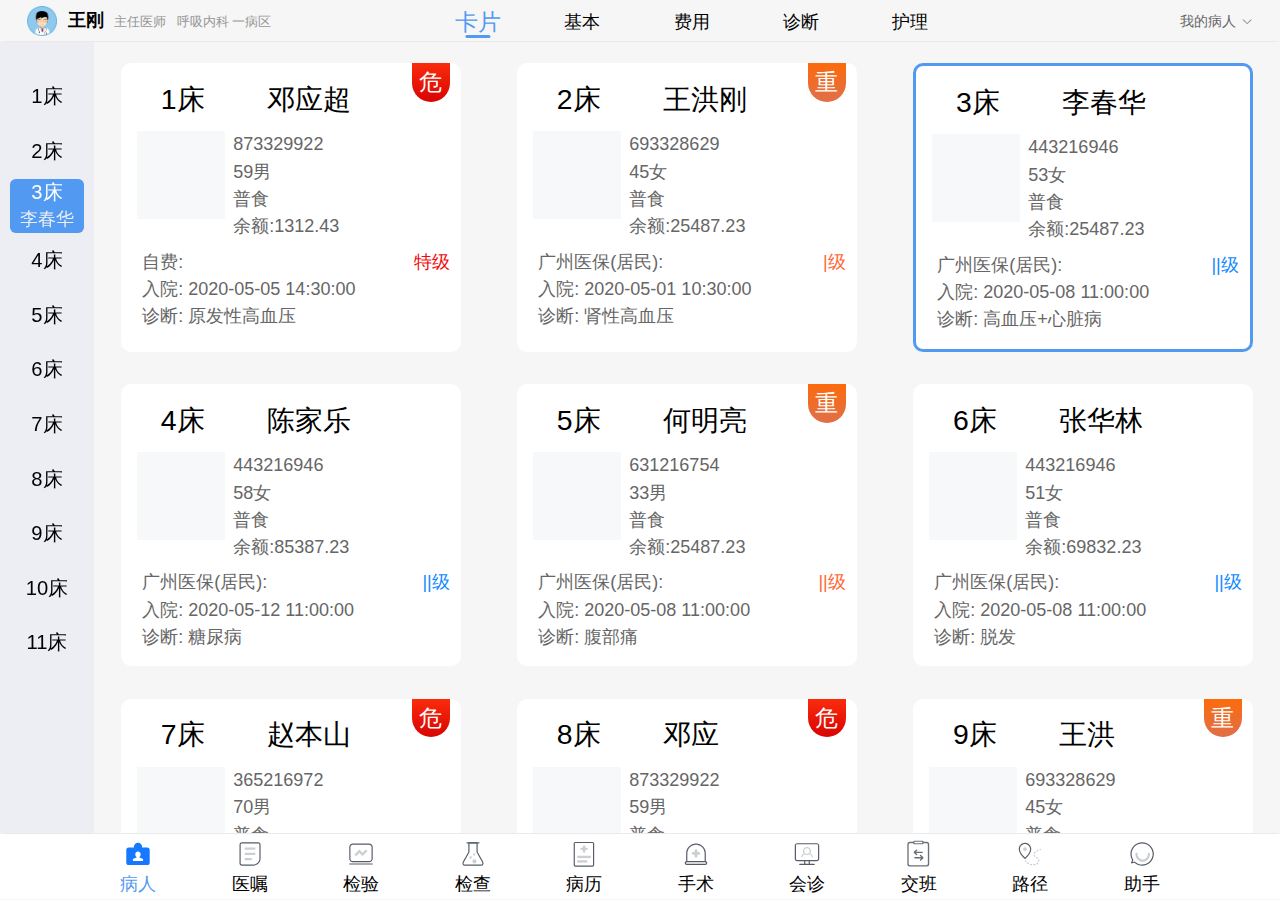
==== WebResources/index.html @ 0f4b477e "修改bug" ====
<!DOCTYPE html><html><head><meta name=viewport content="width=device-width,initial-scale=1,minimum-scale=1,maximum-scale=1,user-scalable=0"><meta charset=utf-8><meta name=viewport content="width=device-width,initial-scale=1"><title>移动医生站</title><link href=./static/css/app.fc08cbb32127a49d86838cab266875c9.css rel=stylesheet></head><body><div id=app></div><script type=text/javascript src=./static/js/manifest.a404fb2653cc77a5df17.js></script><script type=text/javascript src=./static/js/vendor.95b848eaa615452b869c.js></script><script type=text/javascript src=./static/js/app.60fa54453a4f9cf21a8a.js></script></body></html>
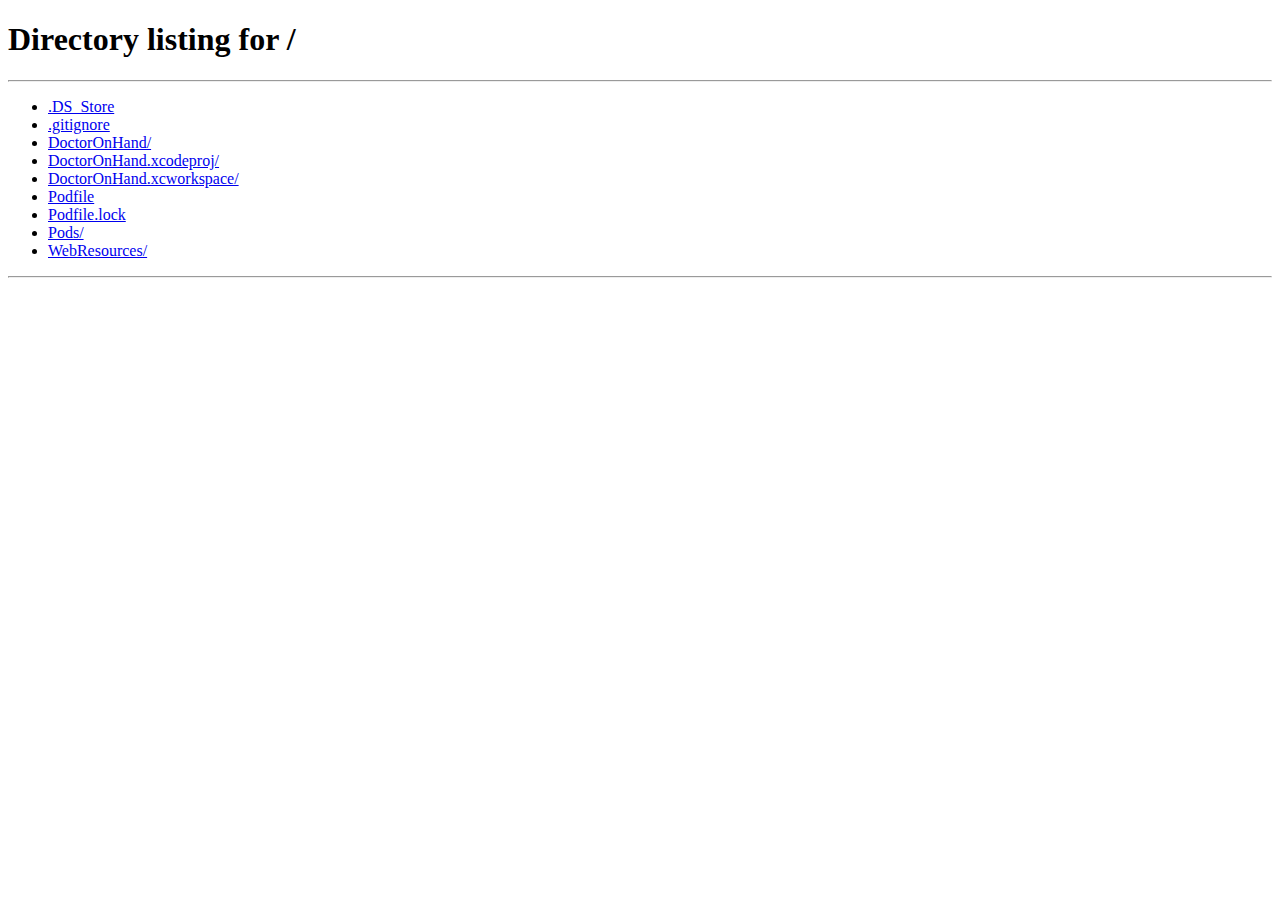
==== commit bf821e58: "登录接口" ====
--- a/WebResources/index.html
+++ b/WebResources/index.html
@@ -1 +1 @@
-<!DOCTYPE html><html><head><meta name=viewport content="width=device-width,initial-scale=1,minimum-scale=1,maximum-scale=1,user-scalable=0"><meta charset=utf-8><meta name=viewport content="width=device-width,initial-scale=1"><title>移动医生站</title><link href=./static/css/app.fc08cbb32127a49d86838cab266875c9.css rel=stylesheet></head><body><div id=app></div><script type=text/javascript src=./static/js/manifest.a404fb2653cc77a5df17.js></script><script type=text/javascript src=./static/js/vendor.95b848eaa615452b869c.js></script><script type=text/javascript src=./static/js/app.60fa54453a4f9cf21a8a.js></script></body></html>+<!DOCTYPE html><html><head><meta name=viewport content="width=device-width,initial-scale=1,minimum-scale=1,maximum-scale=1,user-scalable=0"><meta charset=utf-8><meta name=viewport content="width=device-width,initial-scale=1"><title>移动医生站</title><link href=./static/css/app.b298ffb82c8ed7ff54789e6153bfac41.css rel=stylesheet></head><body><div id=app></div><script type=text/javascript src=./static/js/manifest.3c24bf699287d5a3b735.js></script><script type=text/javascript src=./static/js/vendor.7116068cbedb82fd4dd8.js></script><script type=text/javascript src=./static/js/app.b637efefac5e3b71fe89.js></script></body></html>